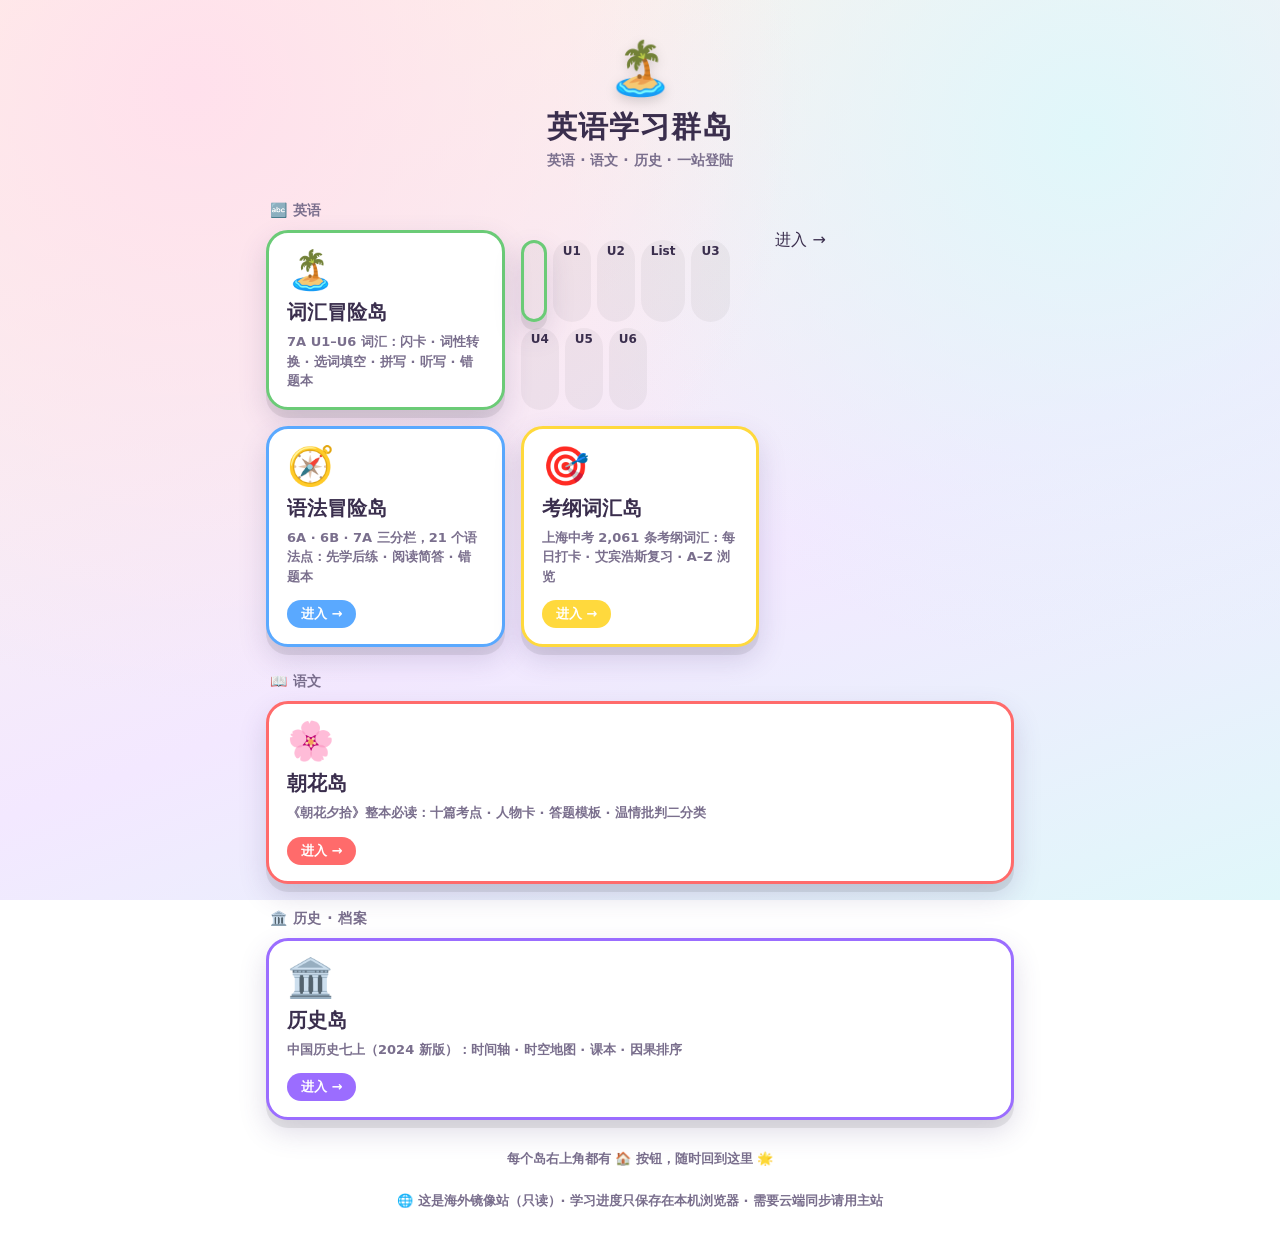
==== index.html @ bbdf6539 "英语学习群岛 · 海外只读镜像（初次发布） 由源项目 build-mirror.sh 生成：词汇冒险岛(U1-U6) / 语法冒险岛(6A·6B·7A) / 考纲词汇岛 / 朝花岛 / 历史岛。不连接" ====
<!DOCTYPE html>
<html lang="zh-CN">
<head>
  <meta charset="UTF-8">
  <meta name="viewport" content="width=device-width, initial-scale=1.0, maximum-scale=1.0, user-scalable=no">
  <title>英语学习群岛 · 主站</title>
  <link rel="stylesheet" href="styles.css?v=20260929a">
  <link rel="preconnect" href="https://static.cloudbase.net" crossorigin>
  <style>
    .hub-main { max-width: 780px; margin: 0 auto; padding: 8px 16px 48px; }
    .hub-head { text-align: center; padding: 30px 0 6px; }
    .hub-head .big { font-size: 52px; display: block; filter: drop-shadow(0 4px 6px rgba(0,0,0,.15)); }
    .hub-head h1 { margin: 8px 0 4px; font-size: 30px; font-weight: 900; letter-spacing: 1px; }
    .hub-head p { margin: 0; color: var(--ink-soft); font-weight: 700; font-size: 14px; }

    .hub-sub { font-size: 14px; font-weight: 800; color: var(--ink-soft); margin: 26px 4px 10px; letter-spacing: .5px; }

    .hub-grid { display: grid; grid-template-columns: repeat(auto-fit, minmax(230px, 1fr)); gap: 16px; }

    a.island {
      display: flex; flex-direction: column; gap: 6px;
      text-decoration: none; color: var(--ink);
      background: var(--card); border-radius: var(--radius);
      border: 3px solid var(--ac, var(--mint));
      box-shadow: var(--shadow); padding: 18px 18px 16px;
      transition: transform .12s ease; position: relative; overflow: hidden;
    }
    a.island:hover { transform: translateY(-3px); }
    a.island .isl-emoji { font-size: 38px; line-height: 1; }
    a.island .isl-name { font-size: 20px; font-weight: 900; margin-top: 4px; }
    a.island .isl-desc { font-size: 13px; font-weight: 700; color: var(--ink-soft); line-height: 1.5; }
    a.island .isl-go {
      margin-top: 8px; align-self: flex-start;
      font-size: 13px; font-weight: 800; color: #fff;
      background: var(--ac, var(--mint)); border-radius: 999px; padding: 5px 14px;
    }

    .unit-quick { display: flex; flex-wrap: wrap; gap: 6px; margin-top: 10px; }
    .unit-quick a {
      font-size: 12px; font-weight: 800; text-decoration: none; color: var(--ink);
      background: rgba(0,0,0,.045); border-radius: 999px; padding: 4px 10px;
    }
    .unit-quick a:hover { background: var(--ac, var(--mint)); color: #fff; }

    .hub-foot { text-align: center; padding: 30px 16px 0; font-size: 13px; font-weight: 800; color: var(--ink-soft); }

    @media (max-width: 480px) {
      .hub-head h1 { font-size: 24px; }
      .hub-head .big { font-size: 44px; }
    }
  </style>
</head>
<body>
  <main class="hub-main">

    <div class="hub-head">
      <span class="big">🏝️</span>
      <h1>英语学习群岛</h1>
      <p>英语 · 语文 · 历史 · 一站登陆</p>
    </div>

    <div class="hub-sub">🔤 英语</div>
    <div class="hub-grid">
      <a class="island" style="--ac: var(--mint)" href="u1.html">
        <span class="isl-emoji">🏝️</span>
        <span class="isl-name">词汇冒险岛</span>
        <span class="isl-desc">7A U1–U6 词汇：闪卡 · 词性转换 · 选词填空 · 拼写 · 听写 · 错题本</span>
        <div class="unit-quick">
          <a href="u1.html">U1</a><a href="u2.html">U2</a><a href="u3.html">List</a>
          <a href="u4.html">U3</a><a href="u5.html">U4</a><a href="u6.html">U5</a><a href="u7.html">U6</a>
        </div>
        <span class="isl-go">进入 →</span>
      </a>

      <a class="island" style="--ac: var(--sky)" href="grammar.html">
        <span class="isl-emoji">🧭</span>
        <span class="isl-name">语法冒险岛</span>
        <span class="isl-desc">6A · 6B · 7A 三分栏，21 个语法点：先学后练 · 阅读简答 · 错题本</span>
        <span class="isl-go">进入 →</span>
      </a>

      <a class="island" style="--ac: var(--sunny)" href="exam.html">
        <span class="isl-emoji">🎯</span>
        <span class="isl-name">考纲词汇岛</span>
        <span class="isl-desc">上海中考 2,061 条考纲词汇：每日打卡 · 艾宾浩斯复习 · A–Z 浏览</span>
        <span class="isl-go">进入 →</span>
      </a>
    </div>

    <div class="hub-sub">📖 语文</div>
    <div class="hub-grid">
      <a class="island" style="--ac: var(--coral)" href="zhs.html">
        <span class="isl-emoji">🌸</span>
        <span class="isl-name">朝花岛</span>
        <span class="isl-desc">《朝花夕拾》整本必读：十篇考点 · 人物卡 · 答题模板 · 温情批判二分类</span>
        <span class="isl-go">进入 →</span>
      </a>
    </div>

    <div class="hub-sub">🏛️ 历史 · 档案</div>
    <div class="hub-grid">
      <a class="island" style="--ac: var(--purple)" href="history.html">
        <span class="isl-emoji">🏛️</span>
        <span class="isl-name">历史岛</span>
        <span class="isl-desc">中国历史七上（2024 新版）：时间轴 · 时空地图 · 课本 · 因果排序</span>
        <span class="isl-go">进入 →</span>
      </a>

    </div>

    <div class="hub-foot">每个岛右上角都有 🏠 按钮，随时回到这里 🌟</div>
      <div class="hub-foot" style="padding-top:22px;line-height:1.7">
      🌐 这是海外镜像站（只读）· 学习进度只保存在本机浏览器 · 需要云端同步请用主站
    </div>
  </main>
</body>
</html>
---- styles.css ----
/* ===== 词汇冒险岛 · 活泼游戏风 ===== */
:root {
  --bg1: #fef6e4;
  --bg2: #e0f7fa;
  --bg3: #ffe0ec;
  --card: #ffffff;
  --ink: #3a2e4d;
  --ink-soft: #7a6f8d;
  --coral: #ff6b6b;
  --sunny: #ffd93d;
  --turq: #4ecdc4;
  --purple: #9b6dff;
  --mint: #6bcB77;
  --sky: #5aa9ff;
  --shadow: 0 8px 0 rgba(0,0,0,0.08), 0 12px 28px rgba(80,60,120,0.18);
  --radius: 22px;
}

* { box-sizing: border-box; -webkit-tap-highlight-color: transparent; }

html, body {
  margin: 0;
  padding: 0;
  font-family: "PingFang SC", "Microsoft YaHei", "Nunito", system-ui, sans-serif;
  color: var(--ink);
  background:
    radial-gradient(circle at 15% 10%, var(--bg3) 0%, transparent 45%),
    radial-gradient(circle at 85% 15%, var(--bg2) 0%, transparent 40%),
    linear-gradient(160deg, var(--bg1), #f3e8ff 60%, var(--bg2));
  background-attachment: fixed;
  min-height: 100vh;
}

/* ---- 顶部栏 ---- */
.topbar {
  display: flex;
  align-items: center;
  justify-content: space-between;
  padding: 16px 22px;
  gap: 12px;
  flex-wrap: wrap;
}
.brand { display: flex; align-items: center; gap: 12px; }
.brand-emoji { font-size: 40px; filter: drop-shadow(0 3px 4px rgba(0,0,0,.15)); }
.brand-text h1 { margin: 0; font-size: 24px; font-weight: 900; letter-spacing: .5px; }
.brand-text p { margin: 2px 0 0; font-size: 13px; color: var(--ink-soft); font-weight: 700; }
.progress-chip {
  background: var(--card);
  border: 3px solid var(--sunny);
  border-radius: 999px;
  padding: 8px 16px;
  font-weight: 800;
  font-size: 15px;
  display: flex; align-items: center; gap: 6px;
  box-shadow: var(--shadow);
}

/* ---- 单元切换 ---- */
.unitnav {
  display: flex;
  gap: 8px;
  padding: 0 16px 10px;
  overflow-x: auto;
  scrollbar-width: none;
}
.unitnav::-webkit-scrollbar { display: none; }
.unit-btn {
  flex: 0 0 auto;
  text-decoration: none;
  border: 2px solid var(--mint);
  background: var(--card);
  color: var(--ink);
  border-radius: 999px;
  padding: 7px 14px;
  font-weight: 800;
  font-size: 13px;
  white-space: nowrap;
  transition: transform .12s ease, box-shadow .12s ease;
  box-shadow: var(--shadow);
}
.unit-btn:hover { transform: translateY(-1px); }
.unit-btn.active {
  background: var(--mint);
  color: #073b2e;
  border-color: var(--mint);
}

/* ---- 模式导航 ---- */
.modenav {
  display: flex;
  gap: 10px;
  padding: 6px 16px 14px;
  overflow-x: auto;
  scrollbar-width: none;
}
.modenav::-webkit-scrollbar { display: none; }
.mode-btn {
  flex: 0 0 auto;
  border: none;
  background: var(--card);
  border-radius: 18px;
  padding: 12px 16px;
  font-size: 22px;
  font-weight: 800;
  color: var(--ink);
  cursor: pointer;
  display: flex; flex-direction: column; align-items: center; gap: 4px;
  min-width: 78px;
  box-shadow: 0 4px 0 rgba(0,0,0,0.08);
  transition: transform .12s, box-shadow .12s;
}
.mode-btn span { font-size: 13px; }
.mode-btn:active { transform: translateY(3px); box-shadow: 0 1px 0 rgba(0,0,0,0.08); }
.mode-btn.active { background: linear-gradient(135deg, var(--purple), var(--sky)); color: #fff; transform: translateY(-2px); }

/* ---- 主区域 ---- */
.main { padding: 4px 16px 28px; max-width: 1000px; margin: 0 auto; }

.panel-title { font-size: 22px; font-weight: 900; margin: 8px 4px 4px; }
.panel-hint { font-size: 14px; color: var(--ink-soft); font-weight: 700; margin: 0 4px 16px; }

/* ---- 通用按钮 ---- */
.btn {
  border: none;
  border-radius: 16px;
  padding: 14px 22px;
  font-size: 17px;
  font-weight: 900;
  cursor: pointer;
  color: #fff;
  background: linear-gradient(135deg, var(--turq), var(--sky));
  box-shadow: 0 5px 0 rgba(0,0,0,0.12);
  transition: transform .1s, box-shadow .1s;
  min-height: 52px;
}
.btn:active { transform: translateY(4px); box-shadow: 0 1px 0 rgba(0,0,0,0.12); }
.btn.coral { background: linear-gradient(135deg, var(--coral), #ff9f43); }
.btn.purple { background: linear-gradient(135deg, var(--purple), #c86bff); }
.btn.ghost { background: #fff; color: var(--ink); border: 3px solid #e7ddf0; box-shadow: 0 5px 0 rgba(0,0,0,0.06); }
.btn.small { padding: 10px 16px; font-size: 15px; min-height: 44px; border-radius: 14px; }
.btn:disabled { opacity: .5; cursor: not-allowed; }

/* ---- 闪卡 ---- */
.section-tabs { display: flex; flex-wrap: wrap; gap: 8px; margin: 0 4px 14px; }
.section-tab {
  border: 2px solid #e7ddf0; background: #fff; color: var(--ink-soft);
  border-radius: 999px; padding: 7px 14px; font-size: 13px; font-weight: 800; cursor: pointer;
}
.section-tab.active { background: var(--sunny); border-color: var(--sunny); color: var(--ink); }
.section-tab.weak-tab { border-color: #f59e0b; color: #b45309; }
.section-tab.weak-tab.active { background: #f59e0b; border-color: #f59e0b; color: #fff; }

.group-nav { display: flex; align-items: center; gap: 10px; margin: 0 4px 14px; flex-wrap: wrap; }
.group-nav .group-label { font-weight: 800; color: var(--ink-soft); font-size: 13px; flex: 1; text-align: center; }
.group-nav .btn:disabled { opacity: .4; cursor: not-allowed; }

.search-box {
  width: 100%; padding: 14px 18px; font-size: 16px; font-weight: 700;
  border: 3px solid #e7ddf0; border-radius: 16px; margin: 0 0 16px; outline: none;
  background: #fff;
}
.search-box:focus { border-color: var(--turq); }

.card-grid {
  display: grid;
  grid-template-columns: repeat(auto-fill, minmax(280px, 1fr));
  gap: 16px;
}
.flip-card { perspective: 1000px; height: 264px; cursor: pointer; position: relative; }
.flip-inner {
  position: relative; width: 100%; height: 100%;
  transition: transform .5s; transform-style: preserve-3d;
}
.flip-card.flipped .flip-inner { transform: rotateY(180deg); }
.flip-face {
  position: absolute; inset: 0; backface-visibility: hidden;
  background: var(--card); border-radius: var(--radius);
  box-shadow: var(--shadow); padding: 18px 20px;
  display: flex; flex-direction: column; justify-content: center;
  border: 4px solid transparent;
}
.flip-front { align-items: flex-start; }
.flip-front .fc-word { font-size: 26px; font-weight: 900; line-height: 1.2; }
.fc-word-row { display: flex; align-items: center; gap: 10px; flex-wrap: wrap; }
/* ---- 发音按钮 ---- */
.fc-speak {
  border: none; background: var(--turq); color: #fff;
  width: 40px; height: 40px; border-radius: 50%;
  font-size: 18px; line-height: 1; cursor: pointer; flex: 0 0 auto;
  box-shadow: 0 3px 0 rgba(0,0,0,.12);
  display: inline-flex; align-items: center; justify-content: center;
  transition: transform .08s;
}
.fc-speak:active { transform: translateY(2px); box-shadow: 0 1px 0 rgba(0,0,0,.12); }
.fc-speak:hover { filter: brightness(1.05); }
.fb-row .fc-speak { width: 28px; height: 28px; font-size: 14px; margin-left: 3px; vertical-align: middle; box-shadow: 0 2px 0 rgba(0,0,0,.12); }
.flip-front .fc-pos { display: inline-block; margin-top: 8px; background: var(--bg2); color: #2c7a7b; padding: 3px 12px; border-radius: 999px; font-size: 13px; font-weight: 800; }
.flip-front .fc-tip { position: absolute; bottom: 14px; right: 16px; font-size: 12px; color: var(--ink-soft); font-weight: 700; }
.fc-action { margin-top: auto; align-self: flex-start; }
.fc-btn {
  border: none;
  background: var(--mint);
  color: #fff;
  font-weight: 900;
  font-size: 14px;
  border-radius: 12px;
  padding: 9px 14px;
  cursor: pointer;
  box-shadow: 0 3px 0 rgba(0,0,0,.12);
  min-height: 40px;
  min-width: 0;
}
.fc-btn:active { transform: translateY(2px); box-shadow: 0 1px 0 rgba(0,0,0,.12); }
.fc-undo { background: #b9aecb; }
.fc-weak { background: #f59e0b; }
.fc-btns { display: flex; gap: 8px; flex-wrap: wrap; }
.fc-btns .fc-btn { margin-top: 0; align-self: auto; flex: 0 0 auto; }
.card-hide { opacity: 0; transform: scale(.92); pointer-events: none; transition: opacity .28s, transform .28s; }
/* ---- 「还不太熟」红色等级：用红色外发光 + 右上角「弱」角标表示，不占用边框（边框留给词性）---- */
.flip-card.weak-l1 { box-shadow: 0 0 0 3px rgba(248,113,113,.45); }
.flip-card.weak-l2 { box-shadow: 0 0 0 4px rgba(239,68,68,.6); }
.flip-card.weak-l3 { box-shadow: 0 0 0 5px rgba(220,38,38,.8); }
.flip-card.weak-l1::after, .flip-card.weak-l2::after, .flip-card.weak-l3::after {
  content: '弱'; position: absolute; top: 0; right: 0; z-index: 6;
  background: #ef4444; color: #fff; font-size: 11px; font-weight: 900;
  padding: 3px 9px; border-bottom-left-radius: 12px;
}
.flip-card.weak-l1 .fc-weak, .flip-card.weak-l2 .fc-weak, .flip-card.weak-l3 .fc-weak { background: #ef4444; }

/* ---- 词性配色：边框 + POS 标签 按词性着色（闪卡模式）---- */
.pos-verb   .flip-face { border-color: #3b82f6; }
.pos-noun   .flip-face { border-color: #22c55e; }
.pos-adj    .flip-face { border-color: #f59e0b; }
.pos-adv    .flip-face { border-color: #a855f7; }
.pos-prep   .flip-face { border-color: #06b6d4; }
.pos-conj   .flip-face { border-color: #ec4899; }
.pos-phrase .flip-face { border-color: #64748b; }
.pos-default .flip-face { border-color: #94a3b8; }
.pos-verb   .fc-pos { background:#3b82f6; color:#fff; }
.pos-noun   .fc-pos { background:#22c55e; color:#fff; }
.pos-adj    .fc-pos { background:#f59e0b; color:#fff; }
.pos-adv    .fc-pos { background:#a855f7; color:#fff; }
.pos-prep   .fc-pos { background:#06b6d4; color:#fff; }
.pos-conj   .fc-pos { background:#ec4899; color:#fff; }
.pos-phrase .fc-pos { background:#64748b; color:#fff; }
.pos-default .fc-pos { background:#94a3b8; color:#fff; }

/* ---- 词性图例 ---- */
.pos-legend { display: flex; flex-wrap: wrap; gap: 6px 14px; margin: 0 4px 14px; font-size: 12px; font-weight: 800; color: var(--ink-soft); }
.pl-item { display: inline-flex; align-items: center; gap: 5px; }
.pl-item i { width: 12px; height: 12px; border-radius: 3px; display: inline-block; }
.flip-back .fc-btn { margin-top: 14px; }
.flip-back { transform: rotateY(180deg); overflow-y: auto; }
.flip-back .fb-meaning { font-size: 20px; font-weight: 900; color: var(--purple); margin-bottom: 8px; }
.flip-back .fb-row { font-size: 14px; font-weight: 700; margin: 3px 0; color: var(--ink); line-height: 1.45; }
.flip-back .fb-label { color: var(--coral); }
.flip-back .fb-cn { display: block; font-weight: 700; font-size: 13px; color: var(--ink-soft); opacity: .85; margin-top: 2px; }
/* ---- 原型 / 词性转换 分区 ---- */
.fb-section { margin-bottom: 12px; padding-bottom: 10px; border-bottom: 1px dashed rgba(255,255,255,.14); }
.fb-section:last-child { border-bottom: none; margin-bottom: 0; padding-bottom: 0; }
.fb-sec-title { font-size: 13px; font-weight: 900; color: var(--turq); margin-bottom: 6px; letter-spacing: .4px; }
.fb-deriv { margin: 6px 0; padding: 8px 10px; background: rgba(255,255,255,.05); border-radius: 10px; border-left: 3px solid var(--purple); }
.fb-deriv-head { font-size: 15px; font-weight: 800; color: var(--ink); }
.fb-deriv-head i { color: var(--turq); font-style: normal; font-weight: 700; font-size: 12px; }
.fb-deriv-mean { color: var(--ink-soft); font-weight: 700; font-size: 13px; margin-left: 2px; }
.fb-deriv-ex { font-size: 13px; font-weight: 700; color: var(--ink); margin-top: 4px; line-height: 1.4; }

/* ---- 派生词独立卡 ---- */
.deriv-card { height: 220px; }
.fc-deriv-badge {
  display: inline-block; margin-top: 8px;
  background: rgba(168,85,247,.14); color: var(--purple);
  padding: 3px 10px; border-radius: 999px;
  font-size: 11px; font-weight: 800; letter-spacing: .2px;
}
.fb-from { margin-top: 6px; padding-top: 6px; border-top: 1px dashed rgba(255,255,255,.1); }
.fb-from .fb-label { color: var(--turq); }
.fb-from i { color: var(--turq); font-style: normal; font-weight: 700; font-size: 12px; }

/* ---- 短语独立卡 ---- */
.phrase-card { height: 264px; }
.fc-phrase-badge {
  display: inline-block; margin-top: 10px;
  background: rgba(100,116,139,.18); color: #cbd5e1;
  padding: 3px 11px; border-radius: 999px;
  font-size: 12px; font-weight: 800; letter-spacing: .2px;
}
.fc-section-tag {
  display: inline-block; margin-top: 8px; margin-left: 0;
  background: rgba(45,212,191,.14); color: var(--turq);
  padding: 2px 10px; border-radius: 8px;
  font-size: 11px; font-weight: 800; letter-spacing: .2px;
}

/* ---- 练习通用 ---- */
.quiz-wrap { max-width: 640px; margin: 0 auto; }
.quiz-head { display: flex; justify-content: space-between; align-items: center; margin: 6px 4px 14px; font-weight: 900; }
.quiz-progress { font-size: 15px; color: var(--ink-soft); }
.weak-badge {
  display: inline-block; margin-left: 8px; padding: 2px 10px; border-radius: 999px;
  background: #f59e0b; color: #fff; font-size: 12px; font-weight: 800; vertical-align: middle;
}
.lives { font-size: 18px; }

.q-card {
  background: var(--card); border-radius: var(--radius); box-shadow: var(--shadow);
  padding: 22px; margin-bottom: 16px; border: 4px solid var(--sunny);
}
.q-prompt { font-size: 17px; font-weight: 800; margin-bottom: 6px; }
.q-sub { font-size: 14px; color: var(--ink-soft); font-weight: 700; margin-bottom: 16px; }
.q-big { font-size: 26px; font-weight: 900; margin: 6px 0 14px; }
.q-big u { text-decoration: underline; text-decoration-color: var(--coral); text-decoration-thickness: 2.5px; text-underline-offset: 3px; }

/* 选项（匹配 / 填空 / 词性） */
.options { display: flex; flex-direction: column; gap: 12px; }
.opt {
  border: 3px solid #e7ddf0; background: #fff; border-radius: 16px;
  padding: 15px 18px; font-size: 17px; font-weight: 800; text-align: left;
  cursor: pointer; min-height: 56px; transition: transform .1s, border-color .1s, background .1s;
}
.opt:active { transform: scale(.98); }
.opt.correct { background: #e7faf0; border-color: var(--mint); color: #1e7a3c; }
.opt.wrong { background: #ffeaea; border-color: var(--coral); color: #c0392b; }
.opt.dim { opacity: .45; }
.opt.chosen { border-color: var(--purple); }

/* 输入框 */
.text-input {
  width: 100%; padding: 16px 18px; font-size: 20px; font-weight: 800;
  border: 3px solid #e7ddf0; border-radius: 16px; outline: none; text-align: center;
  letter-spacing: 1px;
}
.text-input:focus { border-color: var(--turq); }
.input-row { display: flex; gap: 10px; margin-top: 14px; }
.input-row .btn { flex: 1; }

/* 简答题（阅读简答三步法） */
.q-passage {
  font-size: 15px; line-height: 1.75; color: #3b3355; text-align: left;
  background: rgba(0,0,0,.035); border-left: 4px solid var(--turq);
  border-radius: 10px; padding: 12px 14px; margin: 4px 0 12px;
}
.short-input {
  text-align: left; font-size: 17px; line-height: 1.6;
  font-family: inherit; resize: vertical; min-height: 62px;
}
.short-ref {
  margin-top: 12px; padding: 12px 14px; border-radius: 12px;
  background: rgba(20,184,166,.09); border: 2px dashed var(--turq); text-align: left;
}
.short-ref .ref-line { font-size: 16px; font-weight: 800; color: #1f2a44; }
.short-ref .ref-line .fb-en { color: var(--turq-deep, #0f766e); }
.key-row { margin-top: 8px; font-size: 14px; font-weight: 700; color: var(--ink-soft); }
.key-row span { display: inline-block; margin: 4px 6px 0 0; padding: 2px 9px; border-radius: 999px; font-size: 13px; font-weight: 800; }
.key-hit { background: rgba(34,197,94,.16); color: #15803d; }
.key-miss { background: rgba(239,68,68,.14); color: #b91c1c; }

/* 反馈条 */
.feedback {
  margin-top: 14px; padding: 14px 16px; border-radius: 14px; font-weight: 800; font-size: 15px;
  display: none;
}
.feedback.show { display: block; animation: pop .3s ease; }
.feedback.ok { background: #e7faf0; color: #1e7a3c; border: 2px solid var(--mint); }
.feedback.no { background: #ffeaea; color: #c0392b; border: 2px solid var(--coral); }
.feedback .fb-en { display: block; font-weight: 900; margin-top: 4px; }
.feedback .fb-cn { display: block; font-weight: 700; font-size: 14px; opacity: .85; margin-top: 2px; }

/* 造句评价面板 */
.sent-eval {
  margin-top: 14px; padding: 16px 18px; border-radius: 16px;
  border: 2px solid var(--line, #e5e0ef); background: var(--card, #fff);
  animation: pop .3s ease; text-align: left;
}
.sent-eval.ok { border-color: var(--mint); background: #eafaf1; }
.sent-eval.no { border-color: var(--sunny, #f4b942); background: #fff7e6; }
.sent-eval .se-head { font-size: 18px; font-weight: 900; color: var(--ink); margin-bottom: 8px; }
.sent-eval .se-yours { font-size: 14px; font-weight: 700; color: var(--ink-soft); margin-bottom: 10px; }
.sent-eval .se-yours .fb-en { display: inline; font-weight: 800; }
.sent-eval .se-sec { margin: 8px 0; }
.sent-eval .se-sec b { display: block; font-size: 14px; margin-bottom: 3px; }
.sent-eval .se-good b { color: #1e7a3c; }
.sent-eval .se-tip b { color: #b45309; }
.sent-eval .se-sec ul { margin: 0; padding-left: 20px; }
.sent-eval .se-sec li { font-size: 14px; font-weight: 700; color: var(--ink); line-height: 1.5; margin: 2px 0; }
.sent-eval .se-ref { margin-top: 10px; padding-top: 10px; border-top: 1px dashed var(--line, #d9d2e6); }
.sent-eval .se-ref b { font-size: 14px; color: var(--purple); }
.sent-eval .se-ref .fb-en { display: block; font-weight: 900; font-size: 16px; color: var(--ink); margin-top: 3px; }
.sent-eval .se-note { margin-top: 10px; font-size: 12px; font-weight: 700; color: var(--ink-soft); opacity: .85; }

/* 结果页 */
.result-card {
  background: var(--card); border-radius: var(--radius); box-shadow: var(--shadow);
  padding: 30px 24px; text-align: center; border: 4px solid var(--sunny);
}
.result-emoji { font-size: 64px; animation: pop .5s ease; }
.result-score { font-size: 40px; font-weight: 900; margin: 6px 0; }
.result-stars { font-size: 34px; letter-spacing: 6px; margin: 6px 0 12px; }
.result-detail { font-size: 15px; color: var(--ink-soft); font-weight: 700; margin-bottom: 20px; }

/* 错题本 */
.wrong-list { display: flex; flex-direction: column; gap: 12px; }
.wrong-item {
  background: var(--card); border-radius: 16px; padding: 16px 18px; box-shadow: var(--shadow);
  border-left: 6px solid var(--coral);
}
.wrong-item .wi-word { font-size: 19px; font-weight: 900; }
.wrong-item .wi-meta { font-size: 14px; font-weight: 700; color: var(--ink-soft); margin-top: 4px; }
.wrong-item .wi-tag { display: inline-block; background: var(--bg3); color: #c0392b; font-size: 12px; font-weight: 800; padding: 2px 10px; border-radius: 999px; margin-right: 6px; }
.wrong-item .wi-tag.ok { color: #1e7a4a; background: #e8f8ef; }
.wrong-item .wi-tag.mode { color: var(--purple); background: #f0eaff; }

/* 已做题收藏 */
.saved-filters {
  display: flex; flex-wrap: wrap; gap: 8px; margin: 8px 0 12px;
}
.saved-filters .chip {
  border: none; background: var(--card); color: var(--ink-soft);
  font-weight: 800; font-size: 13px; padding: 8px 12px; border-radius: 999px;
  box-shadow: var(--shadow); cursor: pointer;
}
.saved-filters .chip.active {
  background: linear-gradient(135deg, var(--purple), var(--sky)); color: #fff;
}
.saved-actions { margin-bottom: 12px; }
.saved-item { border-left-color: var(--sky); position: relative; padding-right: 72px; }
.saved-item.saved-ok { border-left-color: var(--mint); }
.saved-item.saved-bad { border-left-color: var(--coral); }
.saved-prompt { color: var(--ink) !important; margin-top: 8px !important; line-height: 1.45; }
.saved-time { font-size: 12px !important; opacity: 0.75; margin-top: 8px !important; }
.saved-del { position: absolute; right: 12px; top: 14px; }

.empty-state { text-align: center; padding: 50px 20px; color: var(--ink-soft); font-weight: 800; }
.empty-state .big { font-size: 56px; display: block; margin-bottom: 12px; }

/* Toast */
.toast {
  position: fixed; left: 50%; bottom: 90px; transform: translateX(-50%) translateY(30px);
  background: var(--ink); color: #fff; padding: 12px 22px; border-radius: 999px;
  font-weight: 800; font-size: 15px; opacity: 0; pointer-events: none; transition: all .3s; z-index: 50;
}
.toast.show { opacity: 1; transform: translateX(-50%) translateY(0); }

/* 底部 */
.footer { text-align: center; padding: 16px; font-size: 13px; color: var(--ink-soft); font-weight: 800; }

/* 动画 */
@keyframes pop { 0% { transform: scale(.6); } 70% { transform: scale(1.12); } 100% { transform: scale(1); } }
@keyframes shake { 0%,100%{transform:translateX(0)} 20%{transform:translateX(-8px)} 40%{transform:translateX(8px)} 60%{transform:translateX(-5px)} 80%{transform:translateX(5px)} }
.shake { animation: shake .4s; }
@keyframes float-up { 0%{transform:translateY(0);opacity:1} 100%{transform:translateY(-60px);opacity:0} }
.float-up { position: fixed; font-size: 28px; pointer-events: none; z-index: 60; animation: float-up .9s ease forwards; }

/* 平板优化 */
@media (min-width: 700px) {
  .brand-text h1 { font-size: 28px; }
  .flip-front .fc-word { font-size: 30px; }
  .options { display: grid; grid-template-columns: 1fr 1fr; }
}

/* ===== 云端同步条 ===== */
.cloudbar {
  display: flex; align-items: center; gap: 10px; flex-wrap: wrap; justify-content: center;
  margin: 4px 10px 8px; padding: 8px 14px; border-radius: 14px;
  background: linear-gradient(90deg, rgba(124,92,255,.12), rgba(45,212,191,.14));
  border: 1px solid rgba(124,92,255,.25);
  font-size: 13px; font-weight: 800; color: var(--ink);
}
.cb-hint { color: var(--ink-soft); }
.cb-user { font-weight: 800; }
.cb-sync { color: #1f9e92; }
.cb-btn {
  background: var(--purple); color: #fff; border: none; border-radius: 999px;
  padding: 7px 14px; font-weight: 800; font-size: 13px; cursor: pointer;
}
.cb-btn.ghost { background: transparent; color: var(--ink-soft); border: 1px solid rgba(0,0,0,.15); }
.cb-dot { width: 9px; height: 9px; border-radius: 50%; background: #bbb; display: inline-block; }
.cb-dot.ok { background: #2db4a8; box-shadow: 0 0 0 3px rgba(45,212,191,.25); }
.cb-dot.err { background: #ef4444; }

/* ===== 登录 / 注册弹窗 ===== */
.modal {
  position: fixed; inset: 0; background: rgba(20,20,40,.5);
  display: flex; align-items: center; justify-content: center; z-index: 100; padding: 16px;
}
.modal.hidden { display: none; }
.modal-card {
  background: #fff; border-radius: 22px; padding: 24px; width: 100%; max-width: 360px;
  position: relative; box-shadow: 0 20px 60px rgba(0,0,0,.25);
}
.modal-close {
  position: absolute; top: 14px; right: 16px; border: none; background: transparent;
  font-size: 18px; cursor: pointer; color: var(--ink-soft);
}
.modal-tabs { display: flex; gap: 8px; margin-bottom: 16px; }
.mtab {
  flex: 1; padding: 10px; border: none; border-radius: 12px; background: #f1f1f6;
  font-weight: 800; cursor: pointer; color: var(--ink-soft);
}
.mtab.active { background: var(--purple); color: #fff; }
.modal-body label { display: block; font-size: 13px; font-weight: 800; color: var(--ink-soft); margin: 10px 0 4px; }
.modal-body input {
  width: 100%; padding: 12px 14px; border: 2px solid #e5e5ef; border-radius: 12px;
  font-size: 15px; box-sizing: border-box;
}
.modal-body input:focus { outline: none; border-color: var(--purple); }
.modal-err { color: #ef4444; font-size: 13px; font-weight: 800; min-height: 18px; margin-top: 8px; }
.modal-note { font-size: 12px; color: var(--ink-soft); margin-top: 12px; line-height: 1.5; }

/* ===== 语法冒险岛（grammar.html）专属 ===== */
.gram-modenav { padding-bottom: 4px; }
.gram-mode-btn { display: flex; flex-direction: column; align-items: center; gap: 2px; padding: 8px 12px; }
.gram-mode-btn small { font-size: 10px; font-weight: 700; color: var(--ink-soft); opacity: .85; }
.gram-mode-btn.active small { color: rgba(255,255,255,.9); }

/* 语法点标签（彩色胶囊） */
.gram-lesson-tag {
  display: inline-block; padding: 6px 16px; border-radius: 999px;
  font-weight: 900; font-size: 15px; margin: 4px 0 10px;
}
.gram-lesson-tag.c-amber { background: #fff3d6; color: #9a6b00; border: 2px solid #f5c14a; }
.gram-lesson-tag.c-purple { background: #efe9ff; color: #5b3db5; border: 2px solid #b49aff; }
.gram-lesson-tag.c-coral { background: #ffe9e4; color: #b5451f; border: 2px solid #f5a184; }
.gram-lesson-tag.c-green { background: #e8f9ec; color: #1e7a3c; border: 2px solid #8adba0; }
.gram-lesson-tag.c-blue { background: #e4f0ff; color: #1f5cb0; border: 2px solid #93c2f5; }
.gram-lesson-tag.c-teal { background: #e2f7f4; color: #0f7a70; border: 2px solid #7fdcd2; }

/* 学习卡片 */
.gram-lesson { max-width: 640px; margin: 0 auto; }
.gram-lesson-head { display: flex; align-items: center; gap: 10px; flex-wrap: wrap; }
.gram-lesson-unit { font-size: 13px; font-weight: 800; color: var(--ink-soft); }
.gram-lesson-pager { margin-left: auto; font-weight: 900; font-size: 15px; color: var(--ink-soft); }
.gram-card {
  background: var(--card); border-radius: var(--radius); padding: 20px;
  box-shadow: var(--shadow); margin: 12px 0;
}
.gram-card-title { font-size: 20px; font-weight: 900; margin-bottom: 12px; }
.gram-points { padding-left: 20px; margin: 0 0 14px; }
.gram-points li { font-size: 15px; font-weight: 700; line-height: 1.7; margin-bottom: 4px; }
.gram-sec-label { font-size: 13px; font-weight: 900; color: var(--ink-soft); margin: 10px 0 6px; }
.gram-examples { background: #f6f5fb; border-radius: 14px; padding: 12px 14px; margin-bottom: 8px; }
.gram-example { margin-bottom: 10px; }
.gram-example:last-child { margin-bottom: 0; }
.gram-ex-en { font-size: 16px; font-weight: 800; color: var(--ink); line-height: 1.5; }
.gram-ex-cn { font-size: 14px; font-weight: 700; color: var(--ink-soft); margin-top: 2px; }
.gram-tips { background: #fff8e8; border-radius: 14px; padding: 12px 14px; }
.gram-tip { font-size: 14px; font-weight: 700; color: #8a6a1a; line-height: 1.6; }
.gram-lesson-nav { display: flex; gap: 10px; }
.gram-lesson-nav .btn { flex: 1; }
.gram-explain { font-size: 14px; font-weight: 700; color: var(--ink-soft); margin-top: 8px; padding-top: 8px; border-top: 1px dashed rgba(0,0,0,.1); }

/* 练习介绍页 */
.gram-quiz-intro { max-width: 640px; margin: 0 auto; }
.gram-quiz-meta { display: flex; gap: 12px; margin: 14px 0; }
.quiz-meta-item {
  flex: 1; background: #f6f5fb; border-radius: 14px; padding: 12px;
  text-align: center; font-weight: 800;
}
.quiz-meta-item b { display: block; font-size: 22px; color: var(--purple); }
.quiz-meta-item span { font-size: 12px; color: var(--ink-soft); }
.gram-quiz-tip { font-size: 13px; font-weight: 700; color: var(--ink-soft); line-height: 1.6; }
.gram-wrong-note {
  background: #fff3d6; border: 2px solid #f5c14a; color: #9a6b00;
  border-radius: 14px; padding: 12px 14px; font-weight: 800; font-size: 13px;
  margin: 12px 0;
}

/* ===== 听写模式 ===== */
.dict-start { max-width: 520px; margin: 8px auto; display: flex; flex-direction: column; gap: 14px; }
.dict-scope-btn { display: flex; flex-direction: column; align-items: center; gap: 4px; padding: 22px; font-size: 19px; }
.dict-scope-btn small { font-size: 13px; font-weight: 800; opacity: .9; }
.dict-scope-btn:disabled { opacity: .45; cursor: not-allowed; }
.dict-auto { display: flex; align-items: center; gap: 8px; justify-content: center; font-weight: 800; color: var(--ink-soft); font-size: 14px; }
.dict-note { background: #fff7e6; border: 2px solid #f5d98a; border-radius: 14px; padding: 12px 14px; font-size: 13px; font-weight: 700; color: #8a6a1a; line-height: 1.5; }

.dict-card { max-width: 560px; margin: 8px auto; background: var(--card); border-radius: var(--radius); box-shadow: var(--shadow); padding: 22px; border: 4px solid var(--purple); }
.dict-head { display: flex; justify-content: space-between; align-items: center; font-weight: 900; margin-bottom: 14px; }
.dict-cuelabel { font-size: 13px; color: var(--ink-soft); font-weight: 800; }
.dict-cue { font-size: 26px; font-weight: 900; margin: 4px 0 16px; color: var(--ink); }
.dict-listen { width: 100%; margin-bottom: 12px; }
.dict-paper { text-align: center; font-weight: 800; color: var(--coral); font-size: 15px; margin-bottom: 16px; padding: 10px; background: #fff0f0; border-radius: 14px; }
.dict-checks { display: flex; gap: 10px; flex-wrap: wrap; }
.dict-checks .btn { flex: 1; min-width: 140px; }
.dict-reveal, .dict-type { margin-top: 16px; }
.dict-answer { font-size: 28px; font-weight: 900; color: var(--purple); display: flex; align-items: center; gap: 10px; flex-wrap: wrap; }
.dict-grade { display: flex; gap: 10px; margin-top: 14px; }
.dict-grade .btn { flex: 1; }
.dict-flag { margin-top: 12px; font-weight: 900; font-size: 15px; color: var(--ink); }
.dict-flag.ok { color: #1e7a3c; }
.dict-flag.no { color: #c0392b; }

.dict-typed { font-size: 30px; font-weight: 900; letter-spacing: 4px; text-align: center; padding: 14px; border: 3px dashed #e7ddf0; border-radius: 14px; min-height: 64px; color: var(--ink); margin-bottom: 12px; word-break: break-all; }
.dict-input { font-size: 30px; font-weight: 900; letter-spacing: 4px; text-align: center; padding: 14px; border: 3px solid var(--turq, #8e7cc3); border-radius: 14px; min-height: 64px; color: var(--ink); margin-bottom: 12px; width: 100%; box-sizing: border-box; background: #fff; outline: none; word-break: break-all; }
.dict-input:focus { border-color: #6c5ce7; box-shadow: 0 0 0 3px rgba(108,92,231,.18); }
.dict-kbd { display: flex; flex-direction: column; gap: 8px; margin-bottom: 14px; }
.dict-kbd-row { display: flex; gap: 6px; justify-content: center; flex-wrap: wrap; }
.dict-key { border: none; background: #fff; border-radius: 12px; width: 38px; height: 48px; font-size: 19px; font-weight: 900; color: var(--ink); cursor: pointer; box-shadow: 0 3px 0 rgba(0,0,0,.1); transition: transform .08s; }
.dict-key:active { transform: translateY(2px); box-shadow: 0 1px 0 rgba(0,0,0,.1); }
.dict-key.dict-space { width: 90px; font-size: 14px; background: #eef3ff; }
.dict-key.dict-bs { width: 56px; font-size: 16px; background: #ffe0e0; }
.dict-kbd-hint { text-align: center; font-size: 12px; color: var(--ink-soft); margin-top: 4px; opacity: .8; }
.dict-submit { width: 100%; }
.dict-fb { margin-top: 12px; }
.dict-fb .ld-user { font-size: 22px; font-weight: 900; letter-spacing: 3px; margin-bottom: 6px; }
.dict-fb .ld-correct { font-size: 15px; font-weight: 800; color: var(--ink-soft); }
.dict-fb .ld-ok { color: #1e7a3c; }
.dict-fb .ld-bad { color: #c0392b; background: #ffe2e2; border-radius: 4px; padding: 0 2px; }
.dict-fb .ld-extra { color: #c0392b; text-decoration: line-through; }
.dict-next { width: 100%; margin-top: 16px; }
.dict-next:disabled { opacity: .5; cursor: not-allowed; }

/* 词性转换子模式标签 */
.forms-tabs { display: flex; gap: 10px; justify-content: center; flex-wrap: wrap; max-width: 520px; margin: 14px auto 0; }
.forms-tabs .mode-btn { flex: 1; min-width: 120px; font-size: 15px; padding: 14px 8px; }
/* 词性转换 · 分类专项标签 */
.forms-cat-tabs { margin-top: 8px; }
.forms-cat-tabs .mode-btn { min-width: 160px; font-size: 14px; padding: 10px 8px; background: #f8f6ff; border-color: #d4c8f0; }
.forms-cat-tabs .mode-btn.active { background: var(--purple); color: #fff; border-color: var(--purple); }
/* 同音/近形词辨析 */
.homo-pair-row { display: flex; align-items: center; justify-content: center; gap: 10px; margin: 12px 0; flex-wrap: wrap; }
.homo-pair { display: inline-block; padding: 8px 16px; border-radius: 12px; font-weight: 800; font-size: 17px;
  background: #eaf0fe; color: #2a4cb8; border: 2px solid #c5d3f7; letter-spacing: 1px; }
.homo-opt { font-size: 17px !important; font-weight: 700 !important; }
/* 听写 · 动词分隔与字段 */
.dict-sep { max-width: 520px; margin: 18px auto 0; text-align: center; font-weight: 900; color: var(--ink-soft); font-size: 14px; border-top: 2px dashed #e2e2e2; padding-top: 12px; }
.btn.green { background: #e7f7ec; border: 3px solid #2f9e54; color: #1f7a3c; }
.btn.green:hover { background: #d2f0db; }
.verb-fields { display: flex; flex-direction: column; gap: 12px; margin: 4px 0 14px; }
.verb-field { display: flex; align-items: center; gap: 10px; padding: 10px 12px; border: 2px solid #e7ddf0; border-radius: 14px; background: #faf7ff; }
.vf-label { font-weight: 900; font-size: 15px; color: var(--ink-soft); min-width: 64px; }
.vf-disp { flex: 1; text-align: center; font-size: 24px; font-weight: 900; letter-spacing: 3px; padding: 8px; border: 2px dashed #cdbce8; border-radius: 10px; min-height: 44px; color: var(--ink); word-break: break-all; }
.vf-type { white-space: nowrap; }

/* ===== VoiceKit 音色选择 ===== */
.topbar-right { display: flex; align-items: center; gap: 8px; }
.home-btn {
  width: 42px; height: 42px; border-radius: 50%;
  border: 3px solid var(--sky); background: var(--card);
  font-size: 18px; cursor: pointer; box-shadow: var(--shadow);
  display: flex; align-items: center; justify-content: center;
  text-decoration: none; transition: transform .12s ease;
}
.home-btn:active { transform: scale(.92); }
.voice-pick-btn {
  width: 42px; height: 42px; border-radius: 50%;
  border: 3px solid var(--sunny); background: var(--card);
  font-size: 18px; cursor: pointer; box-shadow: var(--shadow);
  display: flex; align-items: center; justify-content: center;
  transition: transform .12s ease;
}
.voice-pick-btn:active { transform: scale(.92); }

.vp-overlay {
  position: fixed; inset: 0; background: rgba(20,20,40,.45); z-index: 200;
  display: flex; align-items: center; justify-content: center; padding: 16px;
}
.vp-card {
  background: #fff; border-radius: 20px; width: 100%; max-width: 420px;
  max-height: 82vh; display: flex; flex-direction: column;
  box-shadow: 0 20px 60px rgba(0,0,0,.25); overflow: hidden;
}
.vp-head {
  display: flex; align-items: center; justify-content: space-between;
  padding: 16px 18px 4px;
}
.vp-title { font-size: 17px; font-weight: 900; }
.vp-close {
  border: none; background: #f1f1f6; width: 30px; height: 30px;
  border-radius: 50%; font-size: 14px; cursor: pointer; color: var(--ink-soft);
}
.vp-sub { padding: 0 18px 10px; font-size: 12px; font-weight: 700; color: var(--ink-soft); }
.vp-list { overflow-y: auto; padding: 6px 12px 14px; }
.vp-row {
  display: flex; align-items: center; justify-content: space-between; gap: 8px;
  padding: 10px 12px; border-radius: 12px; cursor: pointer;
}
.vp-row:hover { background: #f6f5fb; }
.vp-row.cur { background: #eef3ff; outline: 2px solid var(--sky); }
.vp-name { font-weight: 900; font-size: 14px; }
.vp-meta { font-size: 11px; color: var(--ink-soft); font-weight: 700; margin-top: 2px; }
.vp-rec {
  display: inline-block; background: #e8f8ef; color: #1e7a3c;
  font-size: 10px; font-weight: 800; padding: 1px 8px; border-radius: 999px; margin-left: 6px;
}
.vp-cur {
  display: inline-block; background: var(--sky); color: #fff;
  font-size: 10px; font-weight: 800; padding: 1px 8px; border-radius: 999px; margin-left: 6px;
}
.vp-acc { display: inline-block; background: #f1f1f6; color: var(--ink-soft); font-size: 10px; font-weight: 800; padding: 1px 8px; border-radius: 999px; margin-left: 6px; }
.vp-play {
  border: 2px solid var(--turq); background: #fff; color: var(--turq);
  border-radius: 999px; padding: 6px 12px; font-weight: 800; font-size: 12px;
  cursor: pointer; flex: 0 0 auto;
}
.vp-play:active { background: var(--turq); color: #fff; }

/* 音色弹层分区标题 */
.vp-sec {
  padding: 12px 18px 4px;
  font-size: 13px; font-weight: 900; color: var(--purple);
  border-top: 1px dashed rgba(0,0,0,.08); margin-top: 6px;
}
.vp-sec:first-child { border-top: none; margin-top: 0; }

/* ===== 错题本 · 手动录入校内错题 ===== */
.wrong-add { margin-bottom: 14px; }
.wrong-add-toggle { width: 100%; }
.wrong-add-form[hidden] { display: none !important; }
.wrong-add-form {
  background: var(--card); border-radius: 14px; padding: 14px;
  box-shadow: var(--shadow); margin-top: 10px;
  display: flex; flex-direction: column; gap: 10px;
}
.wrong-add-form .text-input { width: 100%; }
.wrong-item.custom-item { border-left-color: var(--purple); position: relative; padding-right: 72px; }

/* 语法分栏按钮（6B / 7A） */
.gram-grade-btn {
  background: linear-gradient(135deg, #fdf6ec, #fff);
  border: 2px solid var(--sunny);
}
.gram-grade-btn.active {
  background: linear-gradient(135deg, var(--sunny), #f5a524);
  color: #fff;
}
.gram-grade-btn + .gram-grade-btn { margin-left: 4px; }

/* 语法岛 nav 三行分层布局 */
.unitnav#gramNav {
  flex-wrap: wrap;
  overflow-x: visible;
  gap: 8px 6px;
  padding: 0 16px 10px;
  align-items: center;
}
.unitnav#gramNav .nav-row {
  display: flex;
  gap: 6px;
  flex-wrap: wrap;
  align-items: center;
}
.unitnav#gramNav .nav-row-grade { margin-top: 2px; }
.unitnav#gramNav .nav-row-points { margin-top: 4px; }
.unitnav#gramNav .gram-grade-btn {
  font-size: 14px;
  padding: 8px 16px;
}
.unitnav#gramNav .gram-btn {
  font-size: 12px;
  padding: 6px 12px;
  font-weight: 800;
}

/* 语法点完成状态徽标（已学完 / 已练完） */
.gram-btn .gb {
  display: inline-block;
  font-size: 9px;
  font-weight: 900;
  line-height: 1.4;
  padding: 1px 5px;
  border-radius: 8px;
  margin-left: 3px;
  vertical-align: 1px;
  letter-spacing: .3px;
  white-space: nowrap;
}
.gb-learn { background: #e7f7ec; color: #1f7a3c; border: 1.5px solid #2f9e54; }
.gb-quiz { background: #fff4d6; color: #b8860b; border: 1.5px solid #f5a524; }

/* 词性转换 · 练习范围选择 */
.forms-scope { display: flex; align-items: center; gap: 8px; flex-wrap: wrap; margin: 10px 0; }
.forms-scope .panel-hint { margin: 0; }
.forms-scope-btn { font-size: 13px; padding: 8px 14px; }
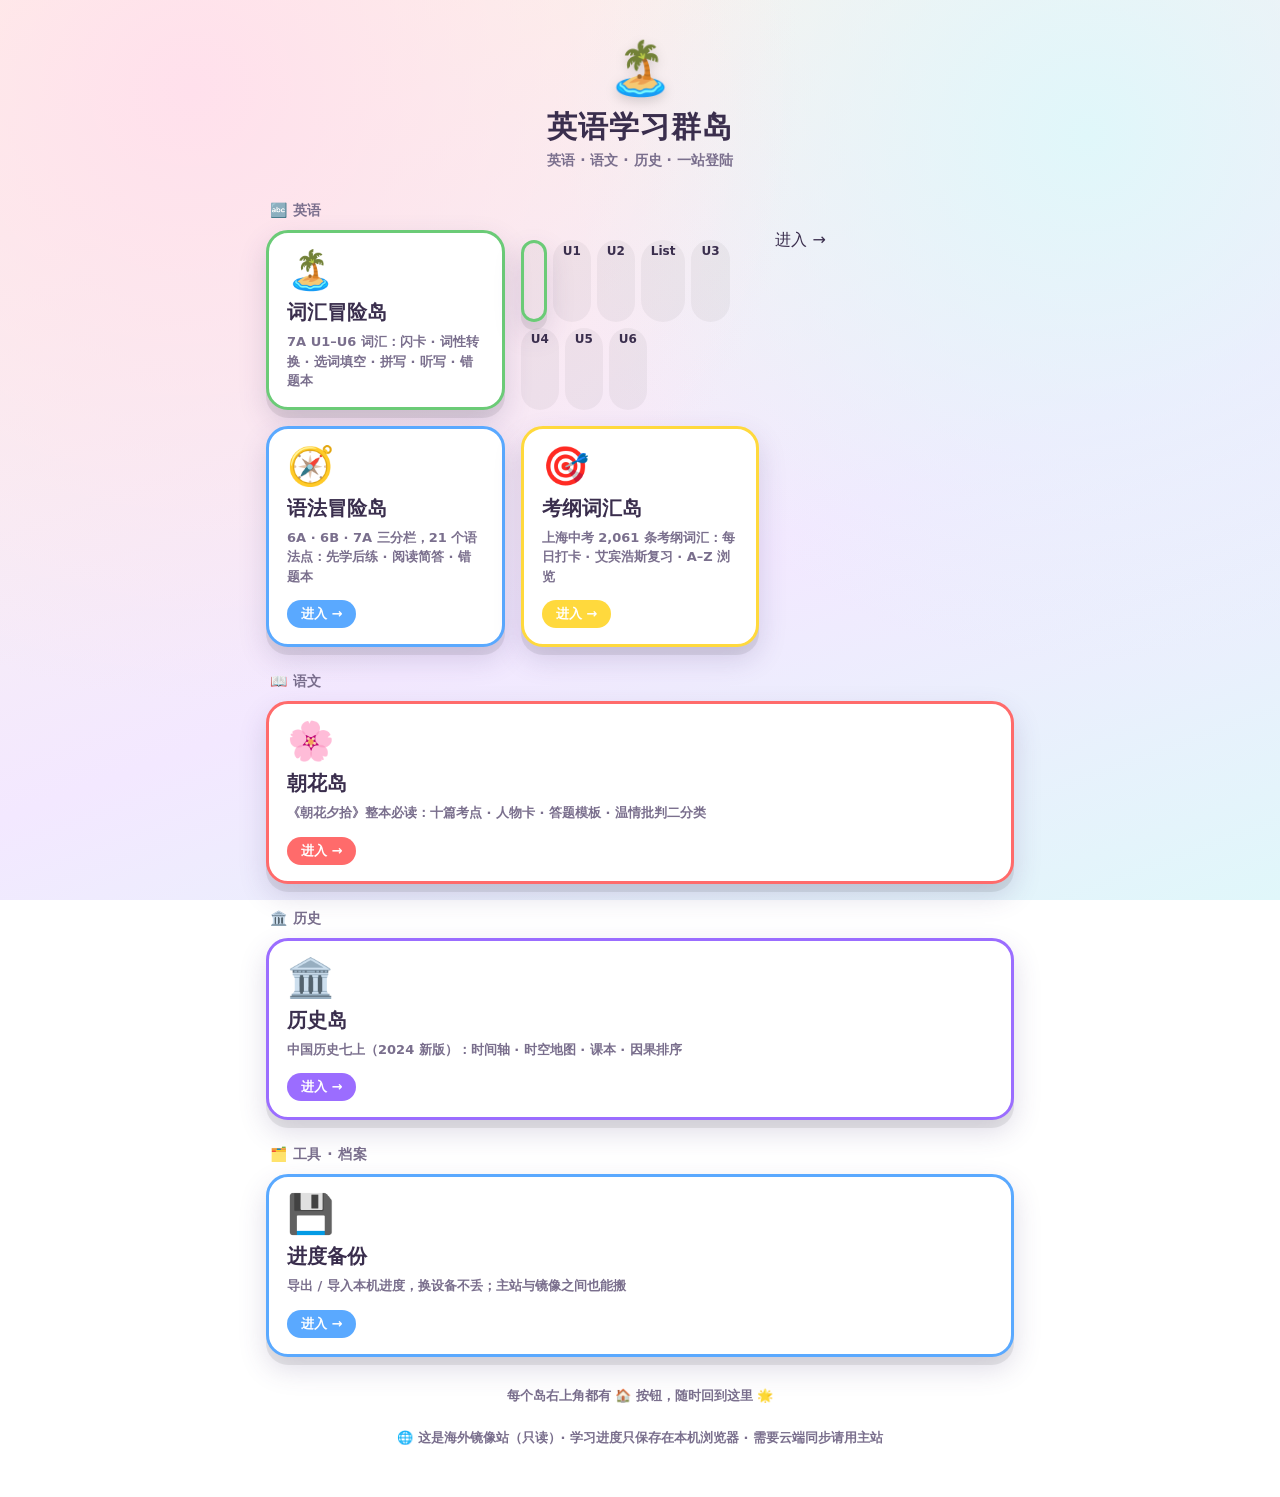
==== commit f6736fd3: "同步最新内容：历史岛时空地图、朝花岛、作业分析入口摘除" ====
--- a/index.html
+++ b/index.html
@@ -97,7 +97,7 @@
       </a>
     </div>
 
-    <div class="hub-sub">🏛️ 历史 · 档案</div>
+    <div class="hub-sub">🏛️ 历史</div>
     <div class="hub-grid">
       <a class="island" style="--ac: var(--purple)" href="history.html">
         <span class="isl-emoji">🏛️</span>
@@ -105,7 +105,18 @@
         <span class="isl-desc">中国历史七上（2024 新版）：时间轴 · 时空地图 · 课本 · 因果排序</span>
         <span class="isl-go">进入 →</span>
       </a>
+    </div>
 
+
+    <div class="hub-sub">🗂️ 工具 · 档案</div>
+    <div class="hub-grid">
+
+      <a class="island" style="--ac: var(--sky)" href="backup.html">
+        <span class="isl-emoji">💾</span>
+        <span class="isl-name">进度备份</span>
+        <span class="isl-desc">导出 / 导入本机进度，换设备不丢；主站与镜像之间也能搬</span>
+        <span class="isl-go">进入 →</span>
+      </a>
     </div>
 
     <div class="hub-foot">每个岛右上角都有 🏠 按钮，随时回到这里 🌟</div>
